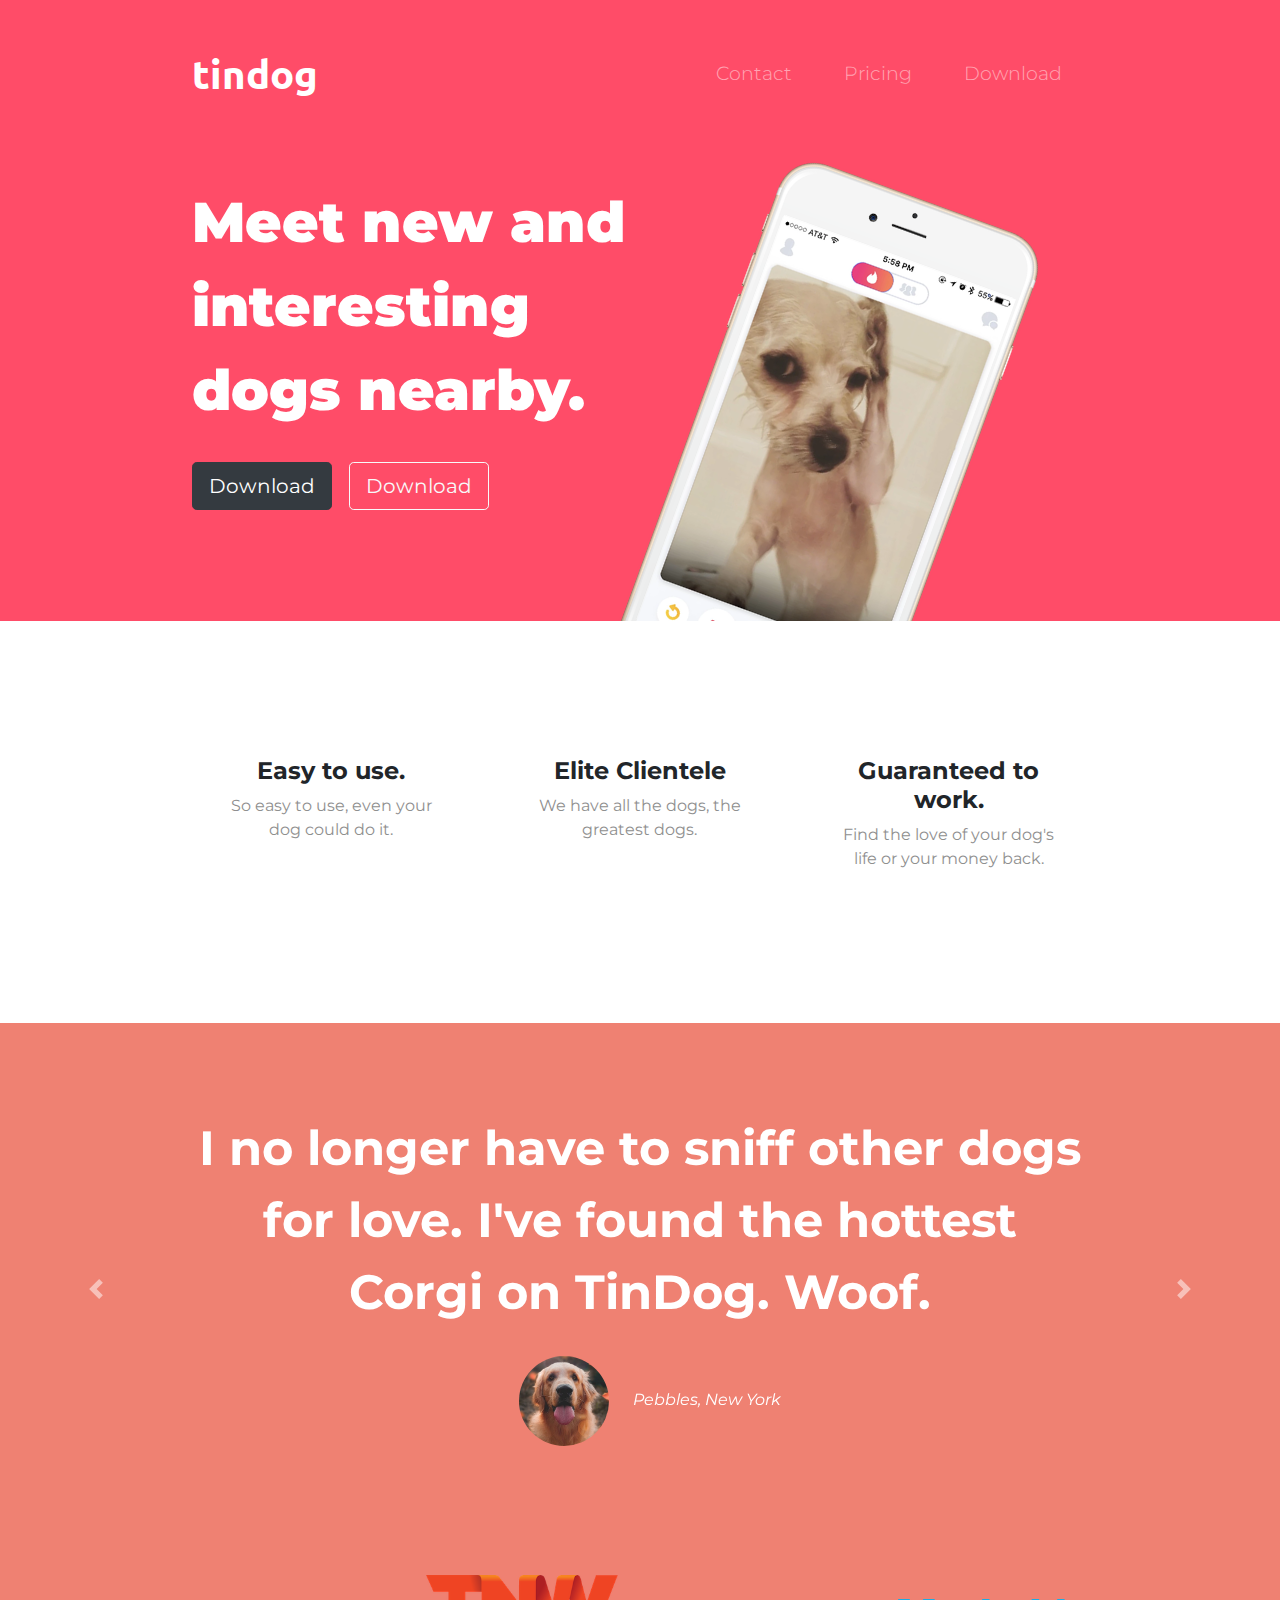
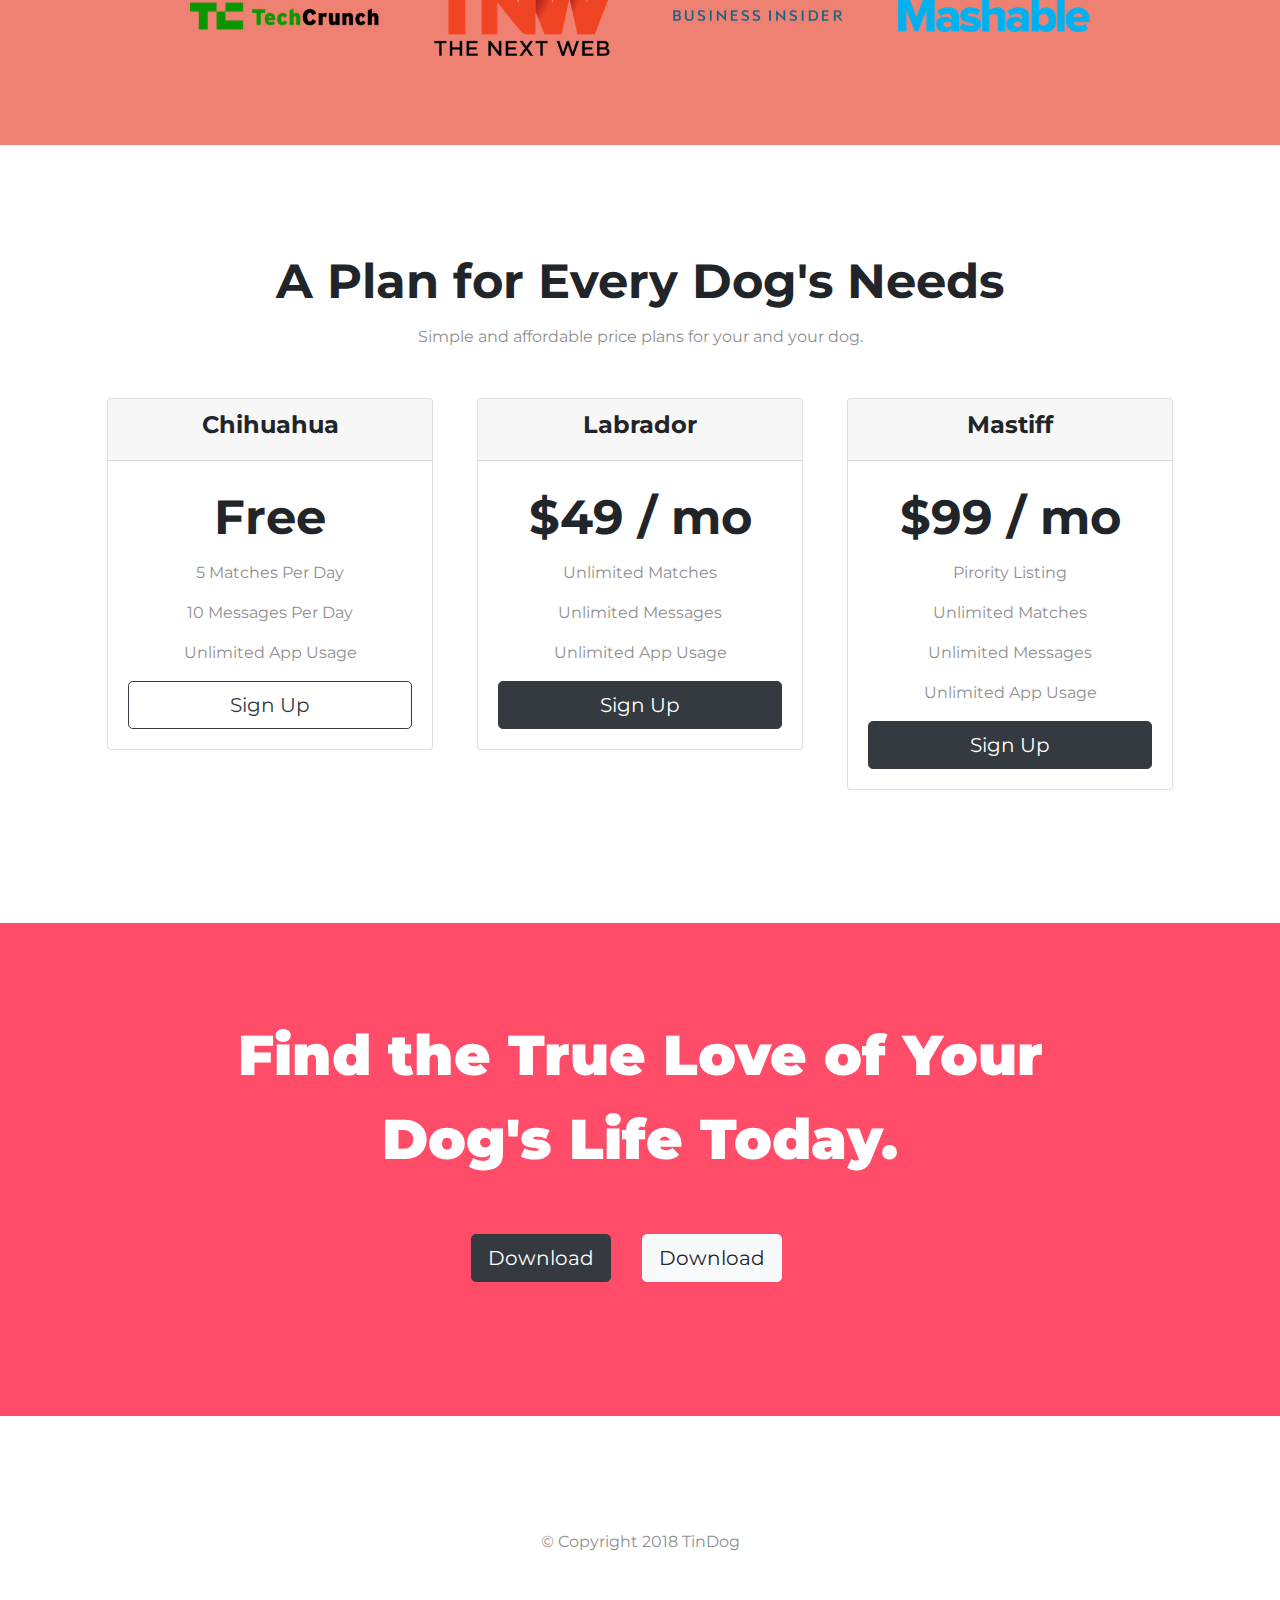
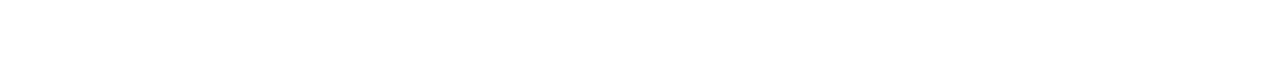
==== Tindog/index.html @ 7763f5d1 "Add files via upload" ====
<!DOCTYPE html>
<html>

<head>
  <meta charset="utf-8">
  <title>TinDog</title>

  <!-- bootstrapcdn -->
  <link rel="stylesheet" href="https://stackpath.bootstrapcdn.com/bootstrap/4.5.2/css/bootstrap.min.css" integrity="sha384-JcKb8q3iqJ61gNV9KGb8thSsNjpSL0n8PARn9HuZOnIxN0hoP+VmmDGMN5t9UJ0Z" crossorigin="anonymous">
  <!-- stylesheet -->
  <link rel="stylesheet" href="css/styles.css">
  <!-- fontawesome -->
  <link rel="stylesheet" href="https://pro.fontawesome.com/releases/v5.10.0/css/all.css" integrity="sha384-AYmEC3Yw5cVb3ZcuHtOA93w35dYTsvhLPVnYs9eStHfGJvOvKxVfELGroGkvsg+p" crossorigin="anonymous" />
  <!-- google fonts -->
  <link href="https://fonts.googleapis.com/css2?family=Montserrat:wght@300;400;700;900&family=Ubuntu:ital,wght@0,300;0,400;0,500;0,700;1,300;1,400;1,500;1,700&display=swap" rel="stylesheet">

  <script src="https://code.jquery.com/jquery-3.5.1.slim.min.js" integrity="sha384-DfXdz2htPH0lsSSs5nCTpuj/zy4C+OGpamoFVy38MVBnE+IbbVYUew+OrCXaRkfj" crossorigin="anonymous"></script>
  <script src="https://cdn.jsdelivr.net/npm/popper.js@1.16.1/dist/umd/popper.min.js" integrity="sha384-9/reFTGAW83EW2RDu2S0VKaIzap3H66lZH81PoYlFhbGU+6BZp6G7niu735Sk7lN" crossorigin="anonymous"></script>
  <script src="https://stackpath.bootstrapcdn.com/bootstrap/4.5.2/js/bootstrap.min.js" integrity="sha384-B4gt1jrGC7Jh4AgTPSdUtOBvfO8shuf57BaghqFfPlYxofvL8/KUEfYiJOMMV+rV" crossorigin="anonymous"></script>
</head>

<body>

  <section id="title">
    <div class="container-fluid">

      <!-- Nav Bar -->
      <nav class="navbar navbar-expand-lg navbar-dark">
        <a class="navbar-brand" href="">tindog</a>
        <button class="navbar-toggler" type="button" data-toggle="collapse" data-target="#navbarSupportedContent" aria-controls="navbarSupportedContent" aria-expanded="false" aria-label="Toggle navigation">
          <span class="navbar-toggler-icon"></span>
        </button>
        <div class="collapse navbar-collapse" id="navbarSupportedContent">
          <ul class="navbar-nav ml-auto">
            <li class="nav-item">
              <a class="nav-link" href="#footer">Contact</a>
            </li>
            <li class="nav-item">
              <a class="nav-link" href="#pricing">Pricing</a>
            </li>
            <li class="nav-item">
              <a class="nav-link" href="#cta">Download</a>
            </li>
          </ul>
        </div>
      </nav>

      <!-- Title -->
      <div class="row">
        <div class="col-lg-6">
          <h1>Meet new and interesting dogs nearby.</h1>
          <button type="button" class="btn btn-dark btn-lg downlaod-button"><i class="fab fa-apple"></i> Download</button>
          <button type="button" class="btn btn-outline-light btn-lg downlaod-button"><i class="fab fa-google-play"></i> Download</button>
        </div>

        <div class="col-lg-6">
          <img class="title-img" src="images/iphone6.png" alt="iphone-mockup">
        </div>
      </div>
    </div>

  </section>


  <!-- Features -->
  <section id="features">
    <div class="row">
      <div class="col-lg-4 features-column">
        <i class="fas fa-check-circle fa-4x"></i>
        <h3>Easy to use.</h3>
        <p>So easy to use, even your dog could do it.</p>
      </div>
      <div class="col-lg-4 features-column">
        <i class="fas fa-bullseye fa-4x"></i>
        <h3>Elite Clientele</h3>
        <p>We have all the dogs, the greatest dogs.</p>
      </div>
      <div class="col-lg-4 features-column">
        <i class="fas fa-heart fa-4x"></i>
        <h3>Guaranteed to work.</h3>
        <p>Find the love of your dog's life or your money back.</p>
      </div>
    </div>
  </section>


  <!-- Testimonials -->
  <section id="testimonials">
    <div id="carouselExampleControls" class="carousel slide" data-ride="false">
      <div class="carousel-inner">
        <div class="carousel-item active">
          <h2>I no longer have to sniff other dogs for love. I've found the hottest Corgi on TinDog. Woof.</h2>
          <img class="testimonial-img" src="images/dog-img.jpg" alt="dog-profile">
          <em>Pebbles, New York</em>
        </div>
        <div class="carousel-item">
          <h2 class="testimonial-text">My dog used to be so lonely, but with TinDog's help, they've found the love of their life. I think.</h2>
          <img class="testimonial-img" src="images/lady-img.jpg" alt="lady-profile">
          <em>Beverly, Illinois</em>
        </div>
      </div>
      <a class="carousel-control-prev" href="#carouselExampleControls" role="button" data-slide="prev">
        <span class="carousel-control-prev-icon" aria-hidden="true"></span>
        <span class="sr-only">Previous</span>
      </a>
      <a class="carousel-control-next" href="#carouselExampleControls" role="button" data-slide="next">
        <span class="carousel-control-next-icon" aria-hidden="true"></span>
        <span class="sr-only">Next</span>
      </a>
    </div>
  </section>


  <!-- Press -->
  <section id="press">
    <img class="press-logo" src="images/TechCrunch.png" alt="tc-logo">
    <img class="press-logo" src="images/tnw.png" alt="tnw-logo">
    <img class="press-logo" src="images/bizinsider.png" alt="biz-insider-logo">
    <img class="press-logo" src="images/mashable.png" alt="mashable-logo">

  </section>


  <!-- Pricing -->

  <section id="pricing">
    <h2>A Plan for Every Dog's Needs</h2>
    <p>Simple and affordable price plans for your and your dog.</p>

    <div class="row">
      <div class="pricing-column col-lg-4 col-md-6">
        <div class="card">
          <div class="card-header">
            <h3>Chihuahua</h3>
          </div>
          <div class="card-body">
            <h2>Free</h2>
            <p>5 Matches Per Day</p>
            <p>10 Messages Per Day</p>
            <p>Unlimited App Usage</p>
            <button type="button" class="btn btn-lg btn-block btn-outline-dark">Sign Up</button>
          </div>
        </div>
      </div>
      <div class="pricing-column col-lg-4 col-md-6">
        <div class="card">
          <div class="card-header">
            <h3>Labrador</h3>
          </div>
          <div class="card-body">
            <h2>$49 / mo</h2>
            <p>Unlimited Matches</p>
            <p>Unlimited Messages</p>
            <p>Unlimited App Usage</p>
            <button type="button" class="btn btn-lg btn-block btn-dark">Sign Up</button>
          </div>
        </div>
      </div>
      <div class="pricing-column col-lg-4">
        <div class="card">
          <div class="card-header">
            <h3>Mastiff</h3>
          </div>
          <div class="card-body">
            <h2>$99 / mo</h2>
            <p>Pirority Listing</p>
            <p>Unlimited Matches</p>
            <p>Unlimited Messages</p>
            <p>Unlimited App Usage</p>
            <button type="button" class="btn btn-lg btn-block btn-dark">Sign Up</button>
          </div>
        </div>
      </div>
    </div>
  </section>


  <!-- Call to Action -->

  <section id="cta">

    <h3>Find the True Love of Your Dog's Life Today.</h3>
    <button type="button" class="btn btn-dark btn-lg downlaod-button"><i class="fab fa-apple"></i> Download</button>
    <button type="button" class="btn btn-light btn-lg downlaod-button"><i class="fab fa-google-play"></i> Download</button>



  </section>


  <!-- Footer -->

  <footer id="footer">
    <i class="fab fa-twitter"></i>
    <i class="fab fa-facebook-f"></i>
    <i class="fab fa-instagram"></i>
    <i class="fas fa-envelope"></i>
    <p>© Copyright 2018 TinDog</p>

  </footer>


</body>

</html>
---- Tindog/css/styles.css ----
body{
  font-family: "Montserrat";
}

#title {
  background-color: #ff4c68;
  color: #fff;
}

h1{
  font-family: 'Montserrat';
  font-weight: 900;
  font-size: 3.5rem;
  line-height: 1.5;
}
h2{
  font-size: 3rem;
  font-family: "Montserrat";
  font-weight: 700;
  line-height: 1.5;
}
h3 {
  font-size: 1.5rem;
  font-family: "Montserrat";
  font-weight: 700;
}

p{
  color:#8f8f8f;
}

.container-fluid{
  padding: 3% 15% 7%;
}

/* Navigation Bar */

.navbar {
  padding:0 0 4.5rem;
}

.navbar-brand{
  font-family: "Ubuntu";
  font-size: 2.5rem;
  font-weight: bold;
}

.nav-item{
  padding: 0 18px;
}

.nav-link {
  font-size: 1.2rem;
  font-weight: 300;
}

/* Download Buttons */

.downlaod-button{
  margin:5% 3% 5% 0;
}

/* Title Img */
.title-img {
  width:60%;
  transform: rotate(20deg);
  position: absolute;
  right: 30%;
}


/* features section */
#features {
  padding: 7% 15%;
  background: white;
  position: relative;
}

.features-column{
  padding: 5%;
  text-align: center;
}

#features i{
  color: #ef8172;
  margin-bottom: 1rem;
}

#features i:hover{
  color: #ff4c68;
}

/* Testimonials section */
#testimonials {
  text-align: center;
  background-color: #ef8172;
  color: #fff;
}

.testimonial-img{
  width: 10%;
  border-radius: 100%;
  margin: 20px;
}

#press{
  background-color: #ef8172;
  text-align: center;
  padding-bottom: 3%;
}

.press-logo{
  width: 15%;
  margin: 20px 20px 50px;
}

.carousel-item{
  padding:7% 15%;
}

/* pricing section */
#pricing{
  padding: 100px;
  text-align: center;
}

.pricing-column{
  padding: 3% 2%;
}


@media (max-width:1028px) {
  .title-img{
    position: static;
    transform: rotate(0);
  }

  #title{
    text-align: center;
  }
}

/* cta section */

#cta{
  background-color: #ff4c68;
  text-align: center;
  padding: 7% 15%;
}

#cta h3{
  font-family: 'Montserrat';
  font-weight: 900;
  font-size: 3.5rem;
  line-height: 1.5;
  color: white;
}

/* footer section */

#footer {
  background-color: white;
  text-align:center;
  padding: 7% 15%;
}

#footer i{
  margin: 20px 10px;
}
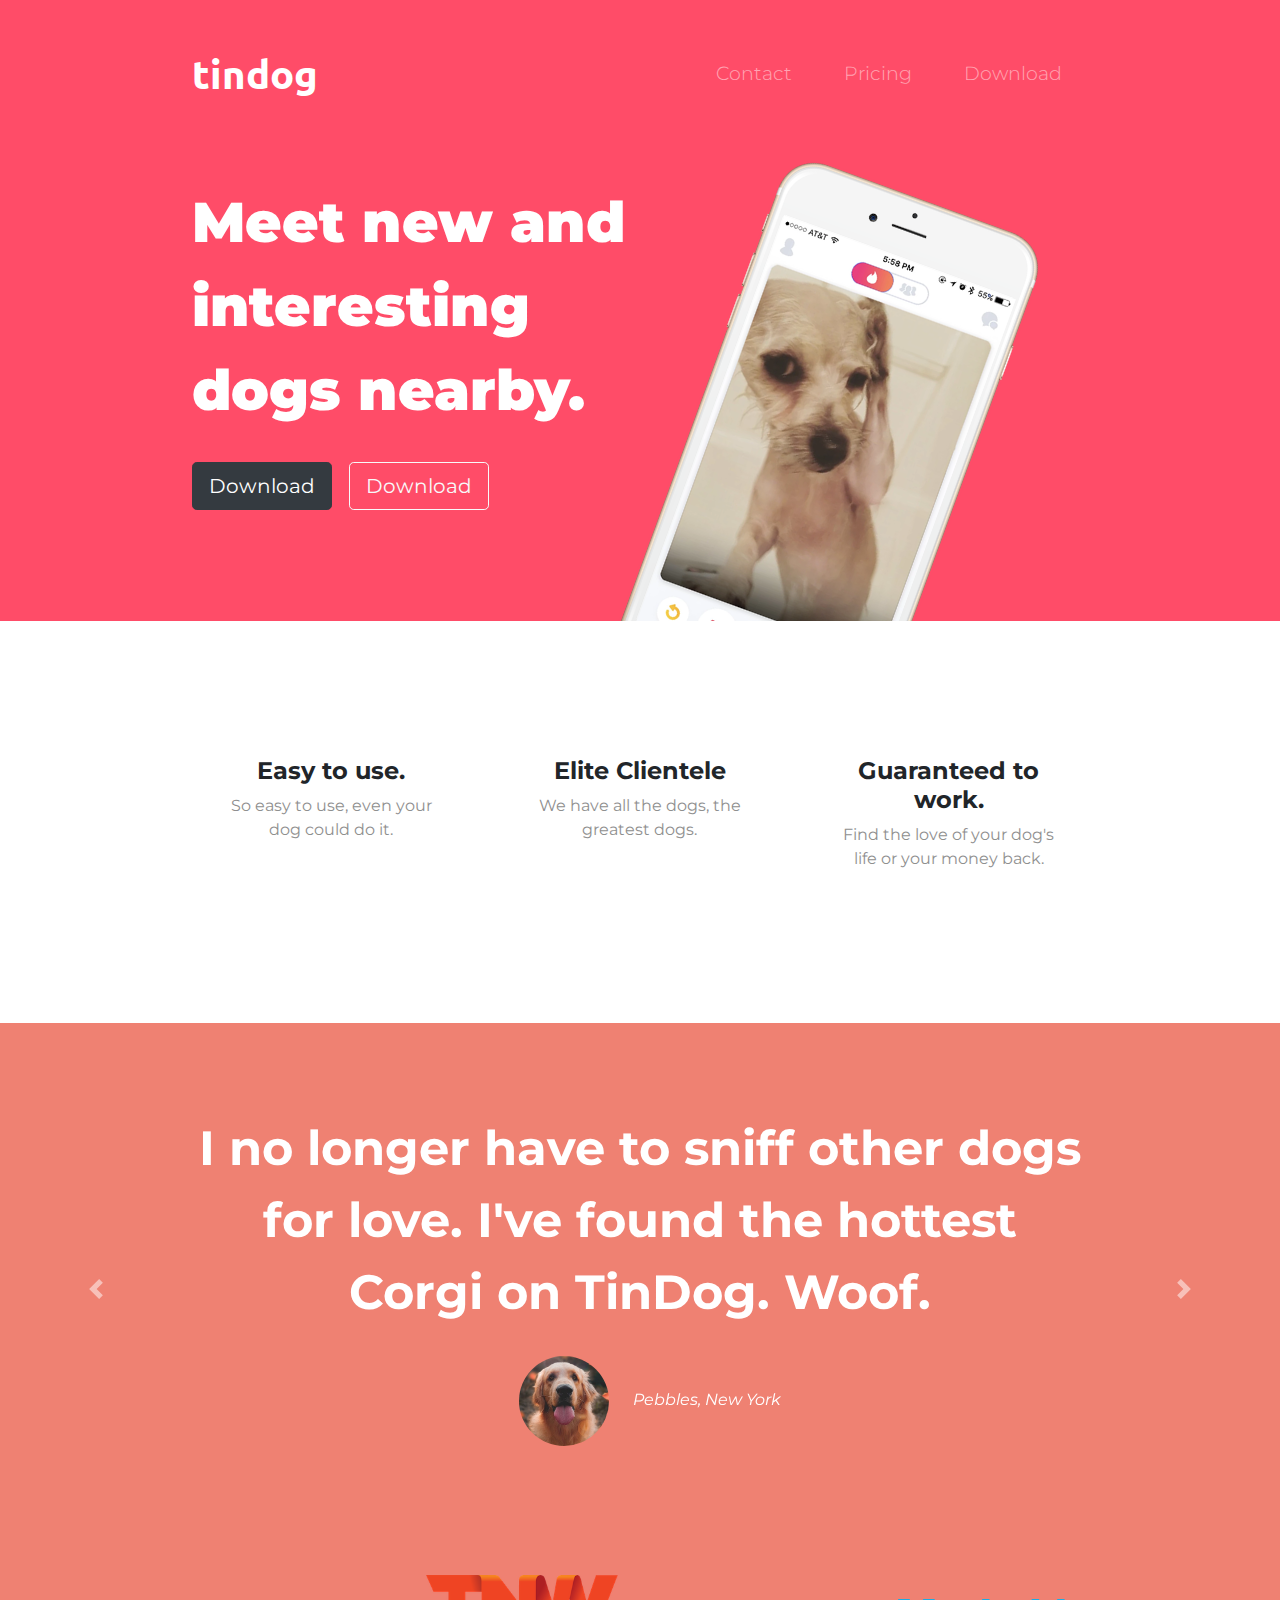
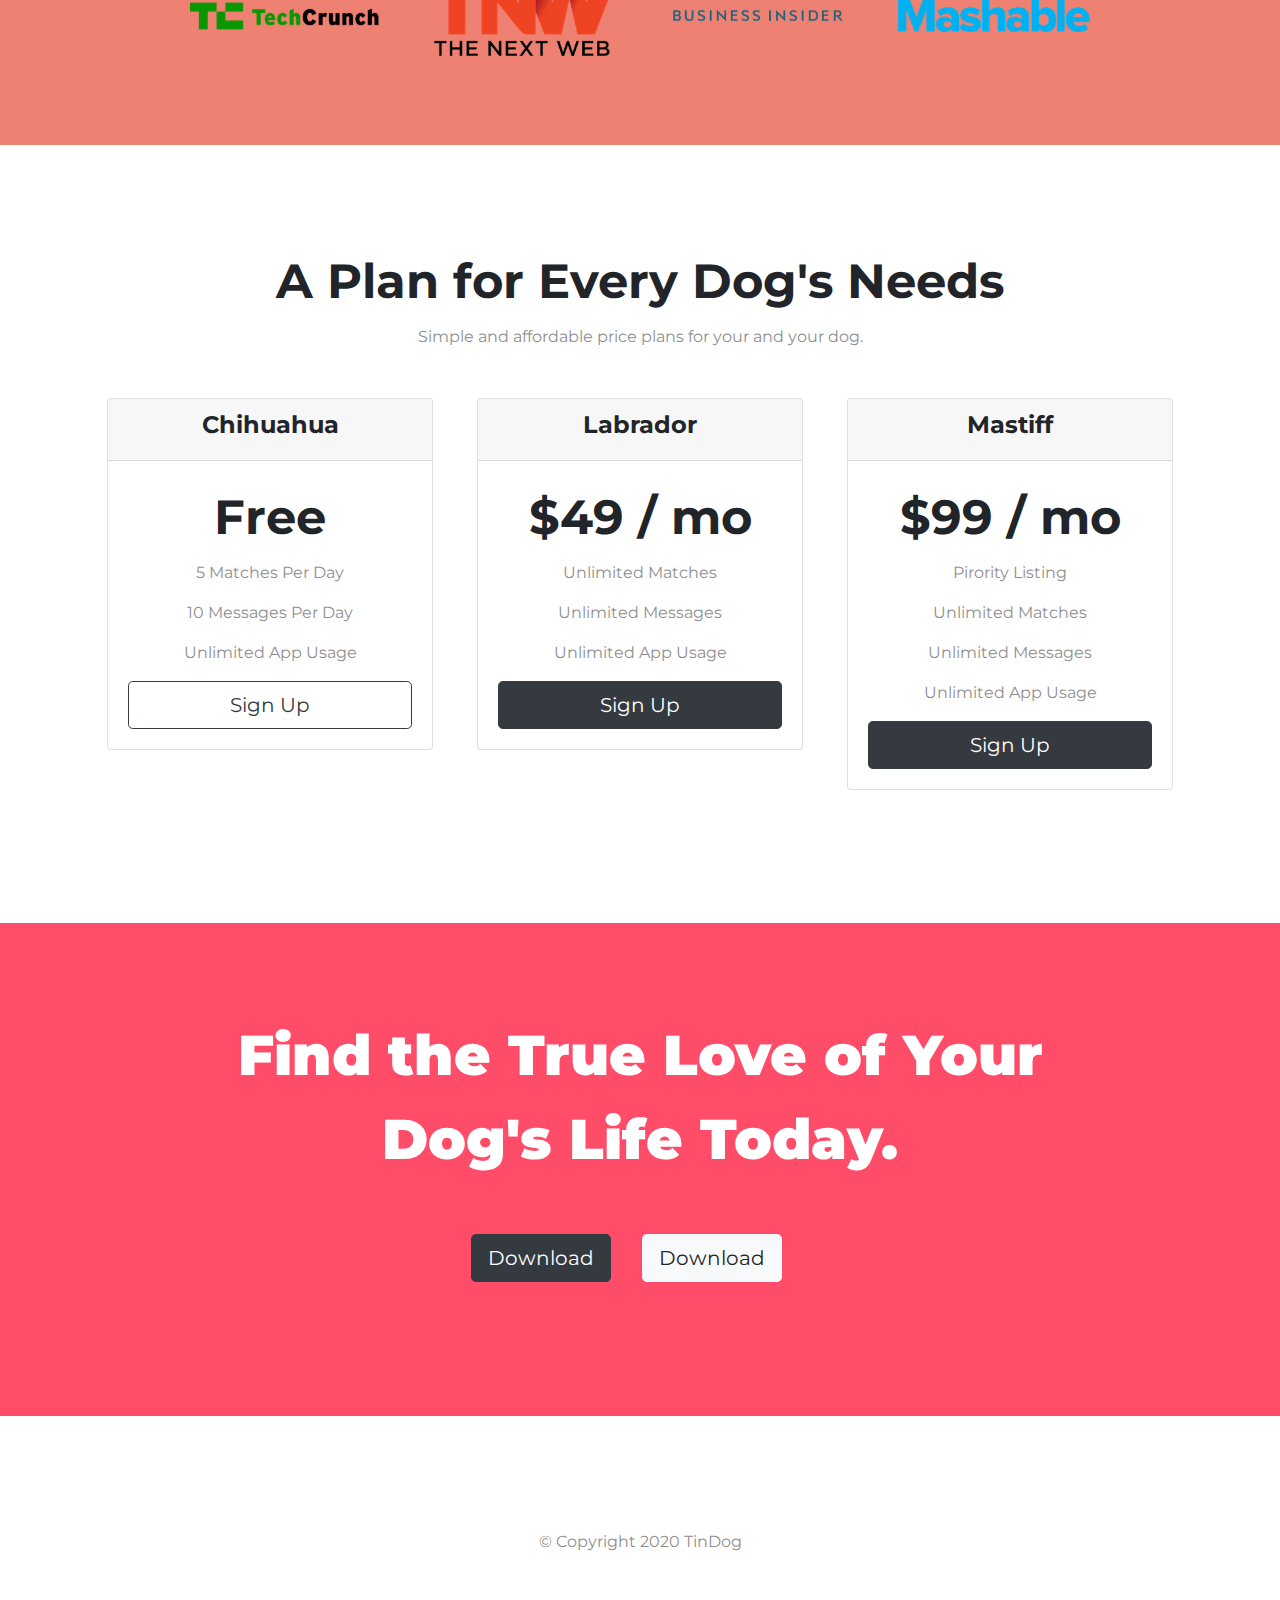
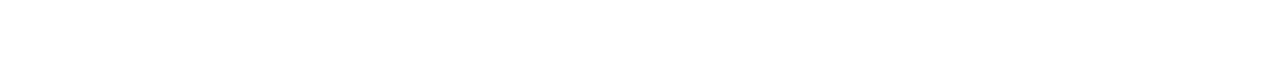
==== commit b77af4a1: "Update index.html" ====
--- a/Tindog/index.html
+++ b/Tindog/index.html
@@ -195,7 +195,7 @@
     <i class="fab fa-facebook-f"></i>
     <i class="fab fa-instagram"></i>
     <i class="fas fa-envelope"></i>
-    <p>© Copyright 2018 TinDog</p>
+    <p>© Copyright 2020 TinDog</p>
 
   </footer>
 
